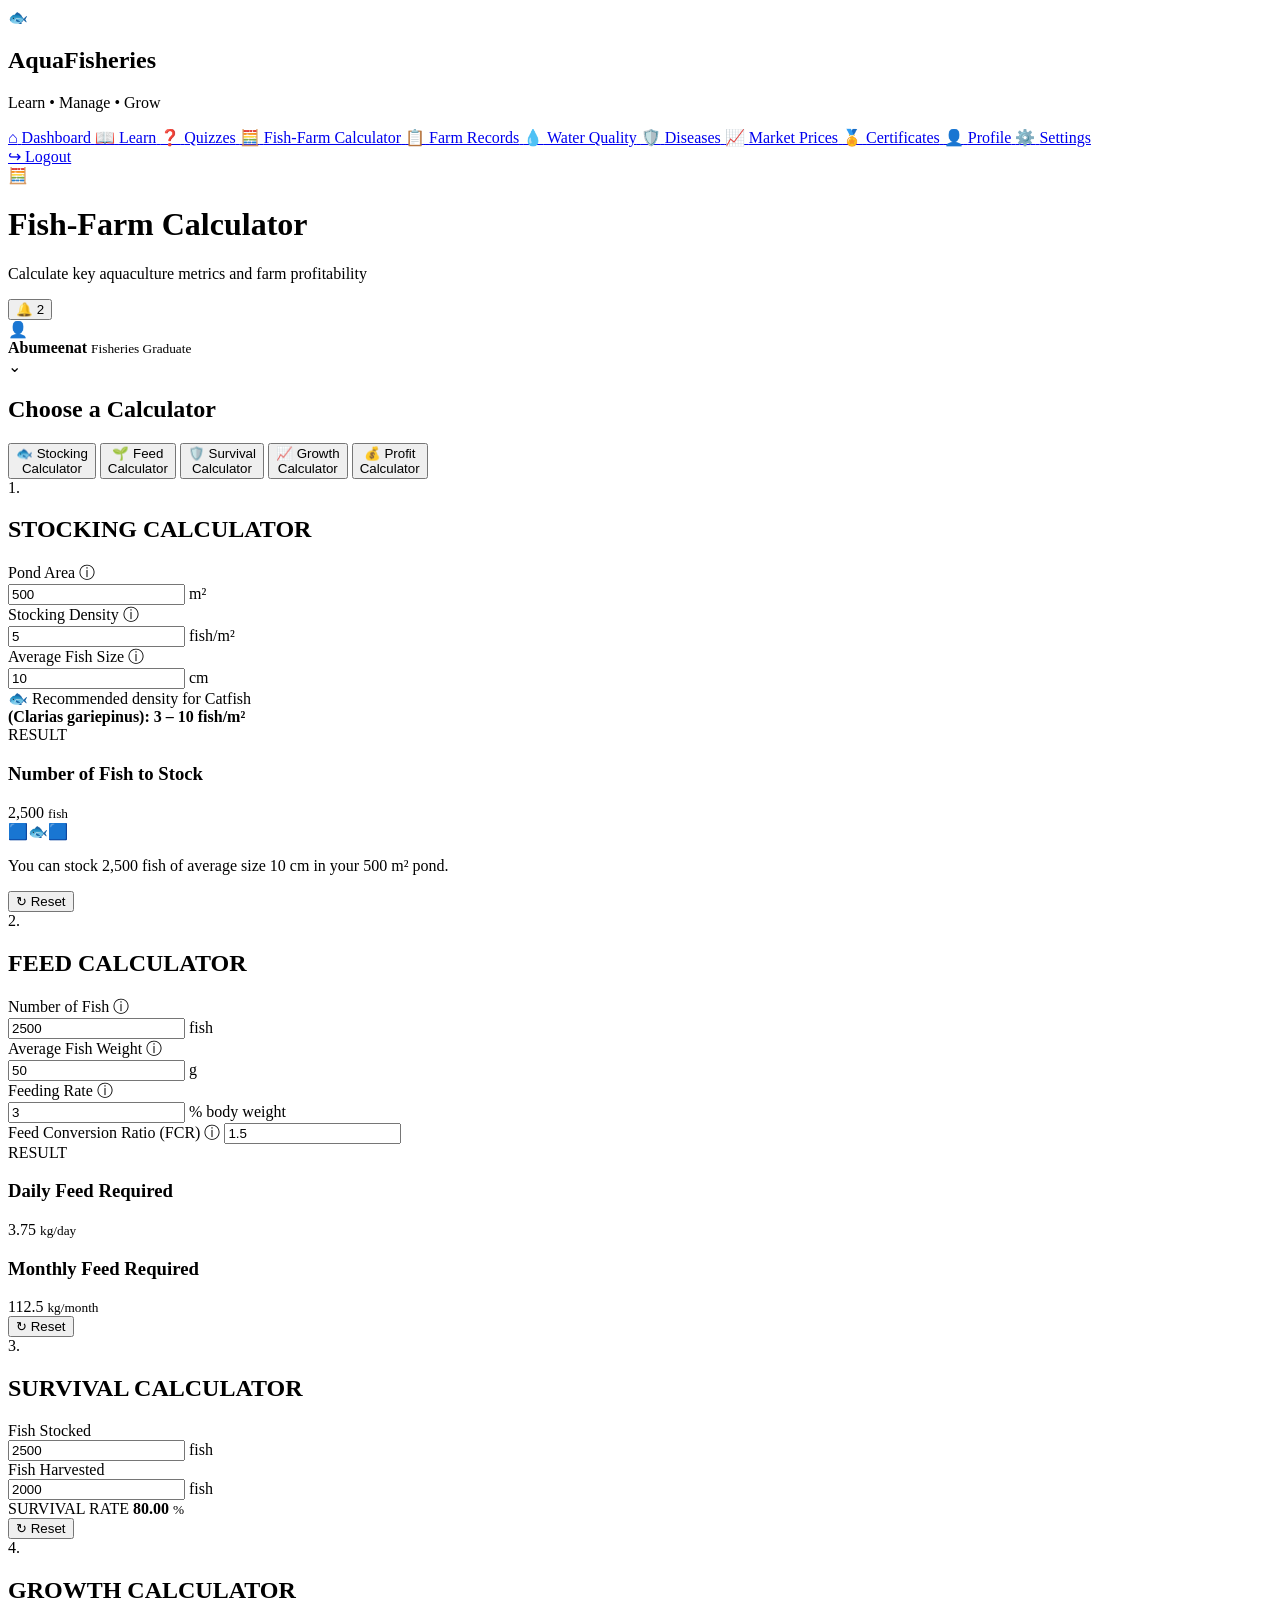
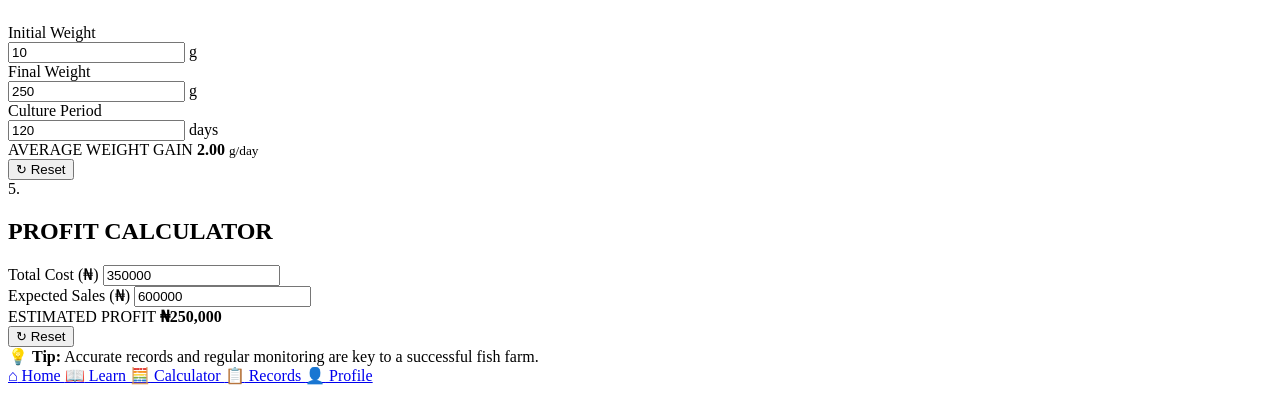
==== index.html @ ea937379 "Add index.html for Fish-Farm Calculator This file contains the complete HTML structure for the AquaF" ====
<!DOCTYPE html>
<html lang="en">

<head>
    <meta charset="UTF-8">
    <meta name="viewport" content="width=device-width, initial-scale=1.0">

    <title>AquaFisheries | Fish-Farm Calculator</title>

    <!-- Google Font -->
    <link rel="preconnect" href="https://fonts.googleapis.com">
    <link rel="preconnect" href="https://fonts.gstatic.com" crossorigin>
    <link href="https://fonts.googleapis.com/css2?family=Inter:wght@400;500;600;700;800&display=swap" rel="stylesheet">

    <!-- CSS -->
    <link rel="stylesheet" href="style.css">
</head>

<body>

    <!-- =========================
         SIDEBAR
    ========================== -->
    <aside class="sidebar">

        <!-- Logo -->
        <div class="logo-area">
            <div class="logo-icon">🐟</div>

            <div>
                <h2>AquaFisheries</h2>
                <p>Learn • Manage • Grow</p>
            </div>
        </div>


        <!-- Navigation -->
        <nav class="sidebar-nav">

            <a href="#" class="nav-item">
                <span class="nav-icon">⌂</span>
                <span>Dashboard</span>
            </a>

            <a href="#" class="nav-item">
                <span class="nav-icon">📖</span>
                <span>Learn</span>
            </a>

            <a href="#" class="nav-item">
                <span class="nav-icon">❓</span>
                <span>Quizzes</span>
            </a>

            <a href="#" class="nav-item active">
                <span class="nav-icon">🧮</span>
                <span>Fish-Farm Calculator</span>
            </a>

            <a href="#" class="nav-item">
                <span class="nav-icon">📋</span>
                <span>Farm Records</span>
            </a>

            <a href="#" class="nav-item">
                <span class="nav-icon">💧</span>
                <span>Water Quality</span>
            </a>

            <a href="#" class="nav-item">
                <span class="nav-icon">🛡️</span>
                <span>Diseases</span>
            </a>

            <a href="#" class="nav-item">
                <span class="nav-icon">📈</span>
                <span>Market Prices</span>
            </a>

            <a href="#" class="nav-item">
                <span class="nav-icon">🏅</span>
                <span>Certificates</span>
            </a>

            <a href="#" class="nav-item">
                <span class="nav-icon">👤</span>
                <span>Profile</span>
            </a>

            <a href="#" class="nav-item">
                <span class="nav-icon">⚙️</span>
                <span>Settings</span>
            </a>

        </nav>


        <!-- Logout -->
        <div class="sidebar-bottom">

            <a href="#" class="nav-item logout">
                <span class="nav-icon">↪</span>
                <span>Logout</span>
            </a>

        </div>

    </aside>



    <!-- =========================
         MAIN CONTENT
    ========================== -->
    <main class="main-content">

        <!-- Header -->
        <header class="top-header">

            <div class="page-title">

                <div class="calculator-title-icon">
                    🧮
                </div>

                <div>
                    <h1>Fish-Farm Calculator</h1>

                    <p>
                        Calculate key aquaculture metrics and farm profitability
                    </p>
                </div>

            </div>


            <!-- User Area -->
            <div class="user-area">

                <button class="notification">
                    🔔
                    <span>2</span>
                </button>

                <div class="user-profile">

                    <div class="profile-image">
                        👤
                    </div>

                    <div>
                        <strong>Abumeenat</strong>
                        <small>Fisheries Graduate</small>
                    </div>

                    <span class="dropdown">⌄</span>

                </div>

            </div>

        </header>



        <!-- =========================
             CALCULATOR SELECTOR
        ========================== -->

        <section class="calculator-selector">

            <h2>Choose a Calculator</h2>

            <div class="calculator-tabs">

                <button class="calculator-tab active"
                        data-target="stocking">

                    <span class="tab-icon">🐟</span>

                    <span>
                        Stocking
                        <br>
                        Calculator
                    </span>

                </button>


                <button class="calculator-tab"
                        data-target="feed">

                    <span class="tab-icon">🌱</span>

                    <span>
                        Feed
                        <br>
                        Calculator
                    </span>

                </button>


                <button class="calculator-tab"
                        data-target="survival">

                    <span class="tab-icon">🛡️</span>

                    <span>
                        Survival
                        <br>
                        Calculator
                    </span>

                </button>


                <button class="calculator-tab"
                        data-target="growth">

                    <span class="tab-icon">📈</span>

                    <span>
                        Growth
                        <br>
                        Calculator
                    </span>

                </button>


                <button class="calculator-tab"
                        data-target="profit">

                    <span class="tab-icon">💰</span>

                    <span>
                        Profit
                        <br>
                        Calculator
                    </span>

                </button>

            </div>

        </section>



        <!-- =========================
             STOCKING CALCULATOR
        ========================== -->

        <section class="calculator-section active"
                 id="stocking">

            <div class="section-header">

                <span>1.</span>

                <h2>STOCKING CALCULATOR</h2>

            </div>


            <div class="calculator-body">

                <!-- Inputs -->

                <div class="calculator-inputs">

                    <div class="input-group">

                        <label>
                            Pond Area
                            <span title="Total pond surface area">ⓘ</span>
                        </label>

                        <div class="input-with-unit">

                            <input
                                type="number"
                                id="pondArea"
                                value="500"
                                min="0"
                            >

                            <span>m²</span>

                        </div>

                    </div>


                    <div class="input-group">

                        <label>
                            Stocking Density
                            <span title="Number of fish per square metre">ⓘ</span>
                        </label>

                        <div class="input-with-unit">

                            <input
                                type="number"
                                id="stockingDensity"
                                value="5"
                                min="0"
                                step="0.1"
                            >

                            <span>fish/m²</span>

                        </div>

                    </div>


                    <div class="input-group">

                        <label>
                            Average Fish Size
                            <span title="Average length of fish">ⓘ</span>
                        </label>

                        <div class="input-with-unit">

                            <input
                                type="number"
                                id="fishSize"
                                value="10"
                                min="0"
                            >

                            <span>cm</span>

                        </div>

                    </div>


                    <div class="info-box">

                        🐟

                        <span>
                            Recommended density for Catfish
                            <br>
                            <strong>
                                (Clarias gariepinus): 3 – 10 fish/m²
                            </strong>
                        </span>

                    </div>

                </div>



                <!-- Result -->

                <div class="result-card blue-result">

                    <span class="result-label">
                        RESULT
                    </span>

                    <h3>
                        Number of Fish to Stock
                    </h3>

                    <div class="result-number">

                        <span id="stockingResult">
                            2,500
                        </span>

                        <small>fish</small>

                    </div>


                    <div class="pond-illustration">
                        🟦🐟🟦
                    </div>


                    <p id="stockingMessage">

                        You can stock 2,500 fish of
                        average size 10 cm in your
                        500 m² pond.

                    </p>


                    <button class="reset-btn"
                            onclick="resetStocking()">

                        ↻ Reset

                    </button>

                </div>

            </div>

        </section>



        <!-- =========================
             FEED CALCULATOR
        ========================== -->

        <section class="calculator-section"
                 id="feed">

            <div class="section-header">

                <span>2.</span>

                <h2>FEED CALCULATOR</h2>

            </div>


            <div class="calculator-body">

                <div class="calculator-inputs">

                    <div class="input-group">

                        <label>
                            Number of Fish
                            <span>ⓘ</span>
                        </label>

                        <div class="input-with-unit">

                            <input
                                type="number"
                                id="numberFish"
                                value="2500"
                                min="0"
                            >

                            <span>fish</span>

                        </div>

                    </div>


                    <div class="input-group">

                        <label>
                            Average Fish Weight
                            <span>ⓘ</span>
                        </label>

                        <div class="input-with-unit">

                            <input
                                type="number"
                                id="averageWeight"
                                value="50"
                                min="0"
                            >

                            <span>g</span>

                        </div>

                    </div>


                    <div class="input-group">

                        <label>
                            Feeding Rate
                            <span>ⓘ</span>
                        </label>

                        <div class="input-with-unit">

                            <input
                                type="number"
                                id="feedingRate"
                                value="3"
                                min="0"
                                step="0.1"
                            >

                            <span>% body weight</span>

                        </div>

                    </div>


                    <div class="input-group">

                        <label>
                            Feed Conversion Ratio (FCR)
                            <span>ⓘ</span>
                        </label>

                        <input
                            type="number"
                            id="fcr"
                            value="1.5"
                            min="0"
                            step="0.1"
                        >

                    </div>

                </div>


                <div class="result-card green-result">

                    <span class="result-label">
                        RESULT
                    </span>

                    <h3>
                        Daily Feed Required
                    </h3>

                    <div class="result-number">

                        <span id="dailyFeed">
                            3.75
                        </span>

                        <small>kg/day</small>

                    </div>


                    <h3>
                        Monthly Feed Required
                    </h3>

                    <div class="result-number">

                        <span id="monthlyFeed">
                            112.5
                        </span>

                        <small>kg/month</small>

                    </div>


                    <button class="reset-btn"
                            onclick="resetFeed()">

                        ↻ Reset

                    </button>

                </div>

            </div>

        </section>



        <!-- =========================
             THREE SMALL CALCULATORS
        ========================== -->

        <div class="three-calculators">


            <!-- SURVIVAL -->

            <section class="small-calculator"
                     id="survival">

                <div class="section-header">

                    <span>3.</span>

                    <h2>SURVIVAL CALCULATOR</h2>

                </div>


                <div class="small-body">

                    <div class="input-group">

                        <label>Fish Stocked</label>

                        <div class="input-with-unit">

                            <input
                                type="number"
                                id="fishStocked"
                                value="2500"
                                min="0"
                            >

                            <span>fish</span>

                        </div>

                    </div>


                    <div class="input-group">

                        <label>Fish Harvested</label>

                        <div class="input-with-unit">

                            <input
                                type="number"
                                id="fishHarvested"
                                value="2000"
                                min="0"
                            >

                            <span>fish</span>

                        </div>

                    </div>


                    <div class="small-result">

                        <span>
                            SURVIVAL RATE
                        </span>

                        <strong id="survivalResult">
                            80.00
                        </strong>

                        <small>%</small>

                    </div>


                    <button class="reset-btn"
                            onclick="resetSurvival()">

                        ↻ Reset

                    </button>

                </div>

            </section>



            <!-- GROWTH -->

            <section class="small-calculator"
                     id="growth">

                <div class="section-header">

                    <span>4.</span>

                    <h2>GROWTH CALCULATOR</h2>

                </div>


                <div class="small-body">

                    <div class="input-group">

                        <label>Initial Weight</label>

                        <div class="input-with-unit">

                            <input
                                type="number"
                                id="initialWeight"
                                value="10"
                                min="0"
                            >

                            <span>g</span>

                        </div>

                    </div>


                    <div class="input-group">

                        <label>Final Weight</label>

                        <div class="input-with-unit">

                            <input
                                type="number"
                                id="finalWeight"
                                value="250"
                                min="0"
                            >

                            <span>g</span>

                        </div>

                    </div>


                    <div class="input-group">

                        <label>Culture Period</label>

                        <div class="input-with-unit">

                            <input
                                type="number"
                                id="culturePeriod"
                                value="120"
                                min="1"
                            >

                            <span>days</span>

                        </div>

                    </div>


                    <div class="small-result purple-result">

                        <span>
                            AVERAGE WEIGHT GAIN
                        </span>

                        <strong id="growthResult">
                            2.00
                        </strong>

                        <small>g/day</small>

                    </div>


                    <button class="reset-btn"
                            onclick="resetGrowth()">

                        ↻ Reset

                    </button>

                </div>

            </section>



            <!-- PROFIT -->

            <section class="small-calculator"
                     id="profit">

                <div class="section-header">

                    <span>5.</span>

                    <h2>PROFIT CALCULATOR</h2>

                </div>


                <div class="small-body">

                    <div class="input-group">

                        <label>
                            Total Cost (₦)
                        </label>

                        <input
                            type="number"
                            id="totalCost"
                            value="350000"
                            min="0"
                        >

                    </div>


                    <div class="input-group">

                        <label>
                            Expected Sales (₦)
                        </label>

                        <input
                            type="number"
                            id="expectedSales"
                            value="600000"
                            min="0"
                        >

                    </div>


                    <div class="small-result profit-result">

                        <span>
                            ESTIMATED PROFIT
                        </span>

                        <strong id="profitResult">
                            ₦250,000
                        </strong>

                    </div>


                    <button class="reset-btn"
                            onclick="resetProfit()">

                        ↻ Reset

                    </button>

                </div>

            </section>

        </div>



        <!-- Tip -->

        <div class="tip-box">

            💡

            <strong>Tip:</strong>

            Accurate records and regular monitoring are key
            to a successful fish farm.

        </div>

    </main>



    <!-- =========================
         MOBILE NAVIGATION
    ========================== -->

    <nav class="mobile-nav">

        <a href="#">
            <span>⌂</span>
            Home
        </a>

        <a href="#">
            <span>📖</span>
            Learn
        </a>

        <a href="#" class="active">
            <span>🧮</span>
            Calculator
        </a>

        <a href="#">
            <span>📋</span>
            Records
        </a>

        <a href="#">
            <span>👤</span>
            Profile
        </a>

    </nav>


    <!-- JavaScript -->
    <script src="script.js"></script>

</body>

</html>
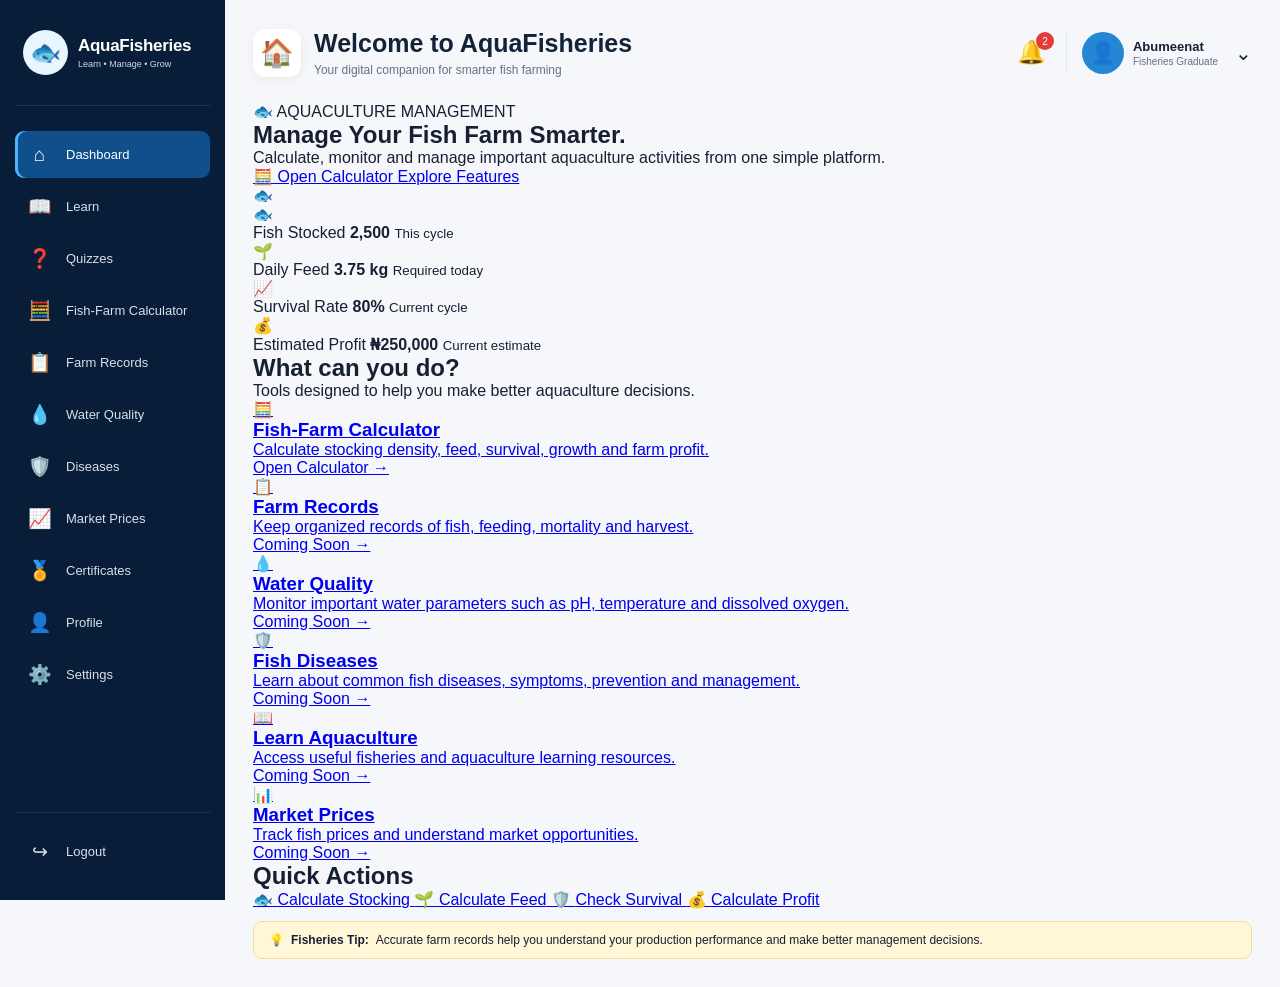
==== commit 419c0fef: "Add initial HTML structure for AquaFisheries homepage This is the initial commit for the AquaFisheri" ====
--- a/index.html
+++ b/index.html
@@ -5,25 +5,16 @@
     <meta charset="UTF-8">
     <meta name="viewport" content="width=device-width, initial-scale=1.0">
 
-    <title>AquaFisheries | Fish-Farm Calculator</title>
-
-    <!-- Google Font -->
-    <link rel="preconnect" href="https://fonts.googleapis.com">
-    <link rel="preconnect" href="https://fonts.gstatic.com" crossorigin>
-    <link href="https://fonts.googleapis.com/css2?family=Inter:wght@400;500;600;700;800&display=swap" rel="stylesheet">
-
-    <!-- CSS -->
+    <title>AquaFisheries | Home</title>
+
     <link rel="stylesheet" href="style.css">
 </head>
 
 <body>
 
-    <!-- =========================
-         SIDEBAR
-    ========================== -->
+    <!-- SIDEBAR -->
     <aside class="sidebar">
 
-        <!-- Logo -->
         <div class="logo-area">
             <div class="logo-icon">🐟</div>
 
@@ -34,10 +25,9 @@
         </div>
 
 
-        <!-- Navigation -->
         <nav class="sidebar-nav">
 
-            <a href="#" class="nav-item">
+            <a href="index.html" class="nav-item active">
                 <span class="nav-icon">⌂</span>
                 <span>Dashboard</span>
             </a>
@@ -52,7 +42,7 @@
                 <span>Quizzes</span>
             </a>
 
-            <a href="#" class="nav-item active">
+            <a href="calculator.html" class="nav-item">
                 <span class="nav-icon">🧮</span>
                 <span>Fish-Farm Calculator</span>
             </a>
@@ -95,7 +85,6 @@
         </nav>
 
 
-        <!-- Logout -->
         <div class="sidebar-bottom">
 
             <a href="#" class="nav-item logout">
@@ -108,33 +97,32 @@
     </aside>
 
 
-
-    <!-- =========================
-         MAIN CONTENT
-    ========================== -->
+    <!-- MAIN -->
     <main class="main-content">
 
-        <!-- Header -->
+
+        <!-- HEADER -->
         <header class="top-header">
 
             <div class="page-title">
 
                 <div class="calculator-title-icon">
-                    🧮
+                    🏠
                 </div>
 
                 <div>
-                    <h1>Fish-Farm Calculator</h1>
-
-                    <p>
-                        Calculate key aquaculture metrics and farm profitability
-                    </p>
-                </div>
-
-            </div>
-
-
-            <!-- User Area -->
+
+                    <h1>Welcome to AquaFisheries</h1>
+
+                    <p>
+                        Your digital companion for smarter fish farming
+                    </p>
+
+                </div>
+
+            </div>
+
+
             <div class="user-area">
 
                 <button class="notification">
@@ -163,84 +151,305 @@
 
 
 
-        <!-- =========================
-             CALCULATOR SELECTOR
-        ========================== -->
-
-        <section class="calculator-selector">
-
-            <h2>Choose a Calculator</h2>
-
-            <div class="calculator-tabs">
-
-                <button class="calculator-tab active"
-                        data-target="stocking">
-
-                    <span class="tab-icon">🐟</span>
+        <!-- HERO -->
+        <section class="home-hero">
+
+            <div class="hero-content">
+
+                <span class="hero-badge">
+                    🐟 AQUACULTURE MANAGEMENT
+                </span>
+
+                <h1>
+                    Manage Your Fish Farm
+                    <span>Smarter.</span>
+                </h1>
+
+                <p>
+                    Calculate, monitor and manage important
+                    aquaculture activities from one simple platform.
+                </p>
+
+                <div class="hero-buttons">
+
+                    <a href="calculator.html"
+                       class="primary-btn">
+                        🧮 Open Calculator
+                    </a>
+
+                    <a href="#features"
+                       class="secondary-btn">
+                        Explore Features
+                    </a>
+
+                </div>
+
+            </div>
+
+
+            <div class="hero-fish">
+                🐟
+            </div>
+
+        </section>
+
+
+
+        <!-- QUICK STATS -->
+        <section class="home-stats">
+
+            <div class="stat-card">
+
+                <div class="stat-icon blue">
+                    🐟
+                </div>
+
+                <div>
+
+                    <span>Fish Stocked</span>
+
+                    <strong>2,500</strong>
+
+                    <small>This cycle</small>
+
+                </div>
+
+            </div>
+
+
+            <div class="stat-card">
+
+                <div class="stat-icon green">
+                    🌱
+                </div>
+
+                <div>
+
+                    <span>Daily Feed</span>
+
+                    <strong>3.75 kg</strong>
+
+                    <small>Required today</small>
+
+                </div>
+
+            </div>
+
+
+            <div class="stat-card">
+
+                <div class="stat-icon purple">
+                    📈
+                </div>
+
+                <div>
+
+                    <span>Survival Rate</span>
+
+                    <strong>80%</strong>
+
+                    <small>Current cycle</small>
+
+                </div>
+
+            </div>
+
+
+            <div class="stat-card">
+
+                <div class="stat-icon gold">
+                    💰
+                </div>
+
+                <div>
+
+                    <span>Estimated Profit</span>
+
+                    <strong>₦250,000</strong>
+
+                    <small>Current estimate</small>
+
+                </div>
+
+            </div>
+
+        </section>
+
+
+
+        <!-- FEATURES -->
+        <section id="features" class="home-section">
+
+            <div class="home-section-title">
+
+                <div>
+                    <h2>What can you do?</h2>
+
+                    <p>
+                        Tools designed to help you make better
+                        aquaculture decisions.
+                    </p>
+                </div>
+
+            </div>
+
+
+            <div class="feature-grid">
+
+
+                <!-- CALCULATOR -->
+
+                <a href="calculator.html"
+                   class="feature-card">
+
+                    <div class="feature-icon blue">
+                        🧮
+                    </div>
+
+                    <h3>
+                        Fish-Farm Calculator
+                    </h3>
+
+                    <p>
+                        Calculate stocking density, feed,
+                        survival, growth and farm profit.
+                    </p>
 
                     <span>
-                        Stocking
-                        <br>
-                        Calculator
+                        Open Calculator →
                     </span>
 
-                </button>
-
-
-                <button class="calculator-tab"
-                        data-target="feed">
-
-                    <span class="tab-icon">🌱</span>
+                </a>
+
+
+
+                <!-- FARM RECORDS -->
+
+                <a href="#"
+                   class="feature-card">
+
+                    <div class="feature-icon green">
+                        📋
+                    </div>
+
+                    <h3>
+                        Farm Records
+                    </h3>
+
+                    <p>
+                        Keep organized records of fish,
+                        feeding, mortality and harvest.
+                    </p>
 
                     <span>
-                        Feed
-                        <br>
-                        Calculator
+                        Coming Soon →
                     </span>
 
-                </button>
-
-
-                <button class="calculator-tab"
-                        data-target="survival">
-
-                    <span class="tab-icon">🛡️</span>
+                </a>
+
+
+
+                <!-- WATER QUALITY -->
+
+                <a href="#"
+                   class="feature-card">
+
+                    <div class="feature-icon blue">
+                        💧
+                    </div>
+
+                    <h3>
+                        Water Quality
+                    </h3>
+
+                    <p>
+                        Monitor important water parameters
+                        such as pH, temperature and dissolved oxygen.
+                    </p>
 
                     <span>
-                        Survival
-                        <br>
-                        Calculator
+                        Coming Soon →
                     </span>
 
-                </button>
-
-
-                <button class="calculator-tab"
-                        data-target="growth">
-
-                    <span class="tab-icon">📈</span>
+                </a>
+
+
+
+                <!-- DISEASES -->
+
+                <a href="#"
+                   class="feature-card">
+
+                    <div class="feature-icon purple">
+                        🛡️
+                    </div>
+
+                    <h3>
+                        Fish Diseases
+                    </h3>
+
+                    <p>
+                        Learn about common fish diseases,
+                        symptoms, prevention and management.
+                    </p>
 
                     <span>
-                        Growth
-                        <br>
-                        Calculator
+                        Coming Soon →
                     </span>
 
-                </button>
-
-
-                <button class="calculator-tab"
-                        data-target="profit">
-
-                    <span class="tab-icon">💰</span>
+                </a>
+
+
+
+                <!-- LEARN -->
+
+                <a href="#"
+                   class="feature-card">
+
+                    <div class="feature-icon gold">
+                        📖
+                    </div>
+
+                    <h3>
+                        Learn Aquaculture
+                    </h3>
+
+                    <p>
+                        Access useful fisheries and
+                        aquaculture learning resources.
+                    </p>
 
                     <span>
-                        Profit
-                        <br>
-                        Calculator
+                        Coming Soon →
                     </span>
 
-                </button>
+                </a>
+
+
+
+                <!-- MARKET -->
+
+                <a href="#"
+                   class="feature-card">
+
+                    <div class="feature-icon green">
+                        📊
+                    </div>
+
+                    <h3>
+                        Market Prices
+                    </h3>
+
+                    <p>
+                        Track fish prices and understand
+                        market opportunities.
+                    </p>
+
+                    <span>
+                        Coming Soon →
+                    </span>
+
+                </a>
 
             </div>
 
@@ -248,161 +457,36 @@
 
 
 
-        <!-- =========================
-             STOCKING CALCULATOR
-        ========================== -->
-
-        <section class="calculator-section active"
-                 id="stocking">
-
-            <div class="section-header">
-
-                <span>1.</span>
-
-                <h2>STOCKING CALCULATOR</h2>
-
-            </div>
-
-
-            <div class="calculator-body">
-
-                <!-- Inputs -->
-
-                <div class="calculator-inputs">
-
-                    <div class="input-group">
-
-                        <label>
-                            Pond Area
-                            <span title="Total pond surface area">ⓘ</span>
-                        </label>
-
-                        <div class="input-with-unit">
-
-                            <input
-                                type="number"
-                                id="pondArea"
-                                value="500"
-                                min="0"
-                            >
-
-                            <span>m²</span>
-
-                        </div>
-
-                    </div>
-
-
-                    <div class="input-group">
-
-                        <label>
-                            Stocking Density
-                            <span title="Number of fish per square metre">ⓘ</span>
-                        </label>
-
-                        <div class="input-with-unit">
-
-                            <input
-                                type="number"
-                                id="stockingDensity"
-                                value="5"
-                                min="0"
-                                step="0.1"
-                            >
-
-                            <span>fish/m²</span>
-
-                        </div>
-
-                    </div>
-
-
-                    <div class="input-group">
-
-                        <label>
-                            Average Fish Size
-                            <span title="Average length of fish">ⓘ</span>
-                        </label>
-
-                        <div class="input-with-unit">
-
-                            <input
-                                type="number"
-                                id="fishSize"
-                                value="10"
-                                min="0"
-                            >
-
-                            <span>cm</span>
-
-                        </div>
-
-                    </div>
-
-
-                    <div class="info-box">
-
-                        🐟
-
-                        <span>
-                            Recommended density for Catfish
-                            <br>
-                            <strong>
-                                (Clarias gariepinus): 3 – 10 fish/m²
-                            </strong>
-                        </span>
-
-                    </div>
-
-                </div>
-
-
-
-                <!-- Result -->
-
-                <div class="result-card blue-result">
-
-                    <span class="result-label">
-                        RESULT
-                    </span>
-
-                    <h3>
-                        Number of Fish to Stock
-                    </h3>
-
-                    <div class="result-number">
-
-                        <span id="stockingResult">
-                            2,500
-                        </span>
-
-                        <small>fish</small>
-
-                    </div>
-
-
-                    <div class="pond-illustration">
-                        🟦🐟🟦
-                    </div>
-
-
-                    <p id="stockingMessage">
-
-                        You can stock 2,500 fish of
-                        average size 10 cm in your
-                        500 m² pond.
-
-                    </p>
-
-
-                    <button class="reset-btn"
-                            onclick="resetStocking()">
-
-                        ↻ Reset
-
-                    </button>
-
-                </div>
+        <!-- QUICK ACTIONS -->
+        <section class="quick-actions">
+
+            <h2>Quick Actions</h2>
+
+            <div class="action-grid">
+
+                <a href="calculator.html#stocking"
+                   class="quick-action">
+                    🐟
+                    <span>Calculate Stocking</span>
+                </a>
+
+                <a href="calculator.html#feed"
+                   class="quick-action">
+                    🌱
+                    <span>Calculate Feed</span>
+                </a>
+
+                <a href="calculator.html#survival"
+                   class="quick-action">
+                    🛡️
+                    <span>Check Survival</span>
+                </a>
+
+                <a href="calculator.html#profit"
+                   class="quick-action">
+                    💰
+                    <span>Calculate Profit</span>
+                </a>
 
             </div>
 
@@ -410,462 +494,28 @@
 
 
 
-        <!-- =========================
-             FEED CALCULATOR
-        ========================== -->
-
-        <section class="calculator-section"
-                 id="feed">
-
-            <div class="section-header">
-
-                <span>2.</span>
-
-                <h2>FEED CALCULATOR</h2>
-
-            </div>
-
-
-            <div class="calculator-body">
-
-                <div class="calculator-inputs">
-
-                    <div class="input-group">
-
-                        <label>
-                            Number of Fish
-                            <span>ⓘ</span>
-                        </label>
-
-                        <div class="input-with-unit">
-
-                            <input
-                                type="number"
-                                id="numberFish"
-                                value="2500"
-                                min="0"
-                            >
-
-                            <span>fish</span>
-
-                        </div>
-
-                    </div>
-
-
-                    <div class="input-group">
-
-                        <label>
-                            Average Fish Weight
-                            <span>ⓘ</span>
-                        </label>
-
-                        <div class="input-with-unit">
-
-                            <input
-                                type="number"
-                                id="averageWeight"
-                                value="50"
-                                min="0"
-                            >
-
-                            <span>g</span>
-
-                        </div>
-
-                    </div>
-
-
-                    <div class="input-group">
-
-                        <label>
-                            Feeding Rate
-                            <span>ⓘ</span>
-                        </label>
-
-                        <div class="input-with-unit">
-
-                            <input
-                                type="number"
-                                id="feedingRate"
-                                value="3"
-                                min="0"
-                                step="0.1"
-                            >
-
-                            <span>% body weight</span>
-
-                        </div>
-
-                    </div>
-
-
-                    <div class="input-group">
-
-                        <label>
-                            Feed Conversion Ratio (FCR)
-                            <span>ⓘ</span>
-                        </label>
-
-                        <input
-                            type="number"
-                            id="fcr"
-                            value="1.5"
-                            min="0"
-                            step="0.1"
-                        >
-
-                    </div>
-
-                </div>
-
-
-                <div class="result-card green-result">
-
-                    <span class="result-label">
-                        RESULT
-                    </span>
-
-                    <h3>
-                        Daily Feed Required
-                    </h3>
-
-                    <div class="result-number">
-
-                        <span id="dailyFeed">
-                            3.75
-                        </span>
-
-                        <small>kg/day</small>
-
-                    </div>
-
-
-                    <h3>
-                        Monthly Feed Required
-                    </h3>
-
-                    <div class="result-number">
-
-                        <span id="monthlyFeed">
-                            112.5
-                        </span>
-
-                        <small>kg/month</small>
-
-                    </div>
-
-
-                    <button class="reset-btn"
-                            onclick="resetFeed()">
-
-                        ↻ Reset
-
-                    </button>
-
-                </div>
-
-            </div>
-
-        </section>
-
-
-
-        <!-- =========================
-             THREE SMALL CALCULATORS
-        ========================== -->
-
-        <div class="three-calculators">
-
-
-            <!-- SURVIVAL -->
-
-            <section class="small-calculator"
-                     id="survival">
-
-                <div class="section-header">
-
-                    <span>3.</span>
-
-                    <h2>SURVIVAL CALCULATOR</h2>
-
-                </div>
-
-
-                <div class="small-body">
-
-                    <div class="input-group">
-
-                        <label>Fish Stocked</label>
-
-                        <div class="input-with-unit">
-
-                            <input
-                                type="number"
-                                id="fishStocked"
-                                value="2500"
-                                min="0"
-                            >
-
-                            <span>fish</span>
-
-                        </div>
-
-                    </div>
-
-
-                    <div class="input-group">
-
-                        <label>Fish Harvested</label>
-
-                        <div class="input-with-unit">
-
-                            <input
-                                type="number"
-                                id="fishHarvested"
-                                value="2000"
-                                min="0"
-                            >
-
-                            <span>fish</span>
-
-                        </div>
-
-                    </div>
-
-
-                    <div class="small-result">
-
-                        <span>
-                            SURVIVAL RATE
-                        </span>
-
-                        <strong id="survivalResult">
-                            80.00
-                        </strong>
-
-                        <small>%</small>
-
-                    </div>
-
-
-                    <button class="reset-btn"
-                            onclick="resetSurvival()">
-
-                        ↻ Reset
-
-                    </button>
-
-                </div>
-
-            </section>
-
-
-
-            <!-- GROWTH -->
-
-            <section class="small-calculator"
-                     id="growth">
-
-                <div class="section-header">
-
-                    <span>4.</span>
-
-                    <h2>GROWTH CALCULATOR</h2>
-
-                </div>
-
-
-                <div class="small-body">
-
-                    <div class="input-group">
-
-                        <label>Initial Weight</label>
-
-                        <div class="input-with-unit">
-
-                            <input
-                                type="number"
-                                id="initialWeight"
-                                value="10"
-                                min="0"
-                            >
-
-                            <span>g</span>
-
-                        </div>
-
-                    </div>
-
-
-                    <div class="input-group">
-
-                        <label>Final Weight</label>
-
-                        <div class="input-with-unit">
-
-                            <input
-                                type="number"
-                                id="finalWeight"
-                                value="250"
-                                min="0"
-                            >
-
-                            <span>g</span>
-
-                        </div>
-
-                    </div>
-
-
-                    <div class="input-group">
-
-                        <label>Culture Period</label>
-
-                        <div class="input-with-unit">
-
-                            <input
-                                type="number"
-                                id="culturePeriod"
-                                value="120"
-                                min="1"
-                            >
-
-                            <span>days</span>
-
-                        </div>
-
-                    </div>
-
-
-                    <div class="small-result purple-result">
-
-                        <span>
-                            AVERAGE WEIGHT GAIN
-                        </span>
-
-                        <strong id="growthResult">
-                            2.00
-                        </strong>
-
-                        <small>g/day</small>
-
-                    </div>
-
-
-                    <button class="reset-btn"
-                            onclick="resetGrowth()">
-
-                        ↻ Reset
-
-                    </button>
-
-                </div>
-
-            </section>
-
-
-
-            <!-- PROFIT -->
-
-            <section class="small-calculator"
-                     id="profit">
-
-                <div class="section-header">
-
-                    <span>5.</span>
-
-                    <h2>PROFIT CALCULATOR</h2>
-
-                </div>
-
-
-                <div class="small-body">
-
-                    <div class="input-group">
-
-                        <label>
-                            Total Cost (₦)
-                        </label>
-
-                        <input
-                            type="number"
-                            id="totalCost"
-                            value="350000"
-                            min="0"
-                        >
-
-                    </div>
-
-
-                    <div class="input-group">
-
-                        <label>
-                            Expected Sales (₦)
-                        </label>
-
-                        <input
-                            type="number"
-                            id="expectedSales"
-                            value="600000"
-                            min="0"
-                        >
-
-                    </div>
-
-
-                    <div class="small-result profit-result">
-
-                        <span>
-                            ESTIMATED PROFIT
-                        </span>
-
-                        <strong id="profitResult">
-                            ₦250,000
-                        </strong>
-
-                    </div>
-
-
-                    <button class="reset-btn"
-                            onclick="resetProfit()">
-
-                        ↻ Reset
-
-                    </button>
-
-                </div>
-
-            </section>
+        <!-- TIP -->
+        <div class="tip-box">
+
+            💡
+
+            <strong>Fisheries Tip:</strong>
+
+            Accurate farm records help you understand
+            your production performance and make better
+            management decisions.
 
         </div>
 
-
-
-        <!-- Tip -->
-
-        <div class="tip-box">
-
-            💡
-
-            <strong>Tip:</strong>
-
-            Accurate records and regular monitoring are key
-            to a successful fish farm.
-
-        </div>
-
     </main>
 
 
 
-    <!-- =========================
-         MOBILE NAVIGATION
-    ========================== -->
+    <!-- MOBILE NAV -->
 
     <nav class="mobile-nav">
 
-        <a href="#">
+        <a href="index.html" class="active">
             <span>⌂</span>
             Home
         </a>
@@ -875,7 +525,7 @@
             Learn
         </a>
 
-        <a href="#" class="active">
+        <a href="calculator.html">
             <span>🧮</span>
             Calculator
         </a>
@@ -892,10 +542,6 @@
 
     </nav>
 
-
-    <!-- JavaScript -->
-    <script src="script.js"></script>
-
 </body>
 
 </html>
--- a/style.css
+++ b/style.css
@@ -0,0 +1,1270 @@
+/* =========================================
+   AQUAFISHERIES
+   FISH-FARM CALCULATOR
+========================================= */
+
+
+/* =========================================
+   1. GLOBAL RESET
+========================================= */
+
+* {
+    margin: 0;
+    padding: 0;
+    box-sizing: border-box;
+}
+
+:root {
+
+    --navy: #071d38;
+    --navy-light: #0b3158;
+
+    --blue: #1479d1;
+    --blue-light: #eaf5ff;
+
+    --green: #2f7d45;
+    --green-light: #eef9f0;
+
+    --purple: #7041b8;
+    --purple-light: #f5efff;
+
+    --gold: #f4c542;
+    --gold-light: #fff7d8;
+
+    --text: #172033;
+    --text-light: #667085;
+
+    --border: #e2e7ed;
+    --background: #f5f7fa;
+    --white: #ffffff;
+
+    --danger: #d64545;
+
+    --shadow: 0 2px 12px rgba(0, 0, 0, 0.06);
+
+    --radius: 12px;
+}
+
+html {
+    scroll-behavior: smooth;
+}
+
+body {
+    font-family: "Inter", Arial, sans-serif;
+    background: var(--background);
+    color: var(--text);
+    min-height: 100vh;
+}
+
+
+/* =========================================
+   2. SIDEBAR
+========================================= */
+
+.sidebar {
+
+    position: fixed;
+
+    left: 0;
+    top: 0;
+
+    width: 225px;
+    height: 100vh;
+
+    background: var(--navy);
+
+    color: white;
+
+    padding: 25px 15px;
+
+    display: flex;
+    flex-direction: column;
+
+    z-index: 1000;
+}
+
+
+/* Logo */
+
+.logo-area {
+
+    display: flex;
+
+    align-items: center;
+
+    gap: 10px;
+
+    padding: 5px 8px 30px;
+
+    border-bottom: 1px solid rgba(255,255,255,0.1);
+}
+
+.logo-icon {
+
+    width: 45px;
+    height: 45px;
+
+    border-radius: 50%;
+
+    background: #e9f6ff;
+
+    display: flex;
+    align-items: center;
+    justify-content: center;
+
+    font-size: 25px;
+}
+
+.logo-area h2 {
+
+    font-size: 17px;
+
+    font-weight: 700;
+
+    letter-spacing: -0.3px;
+}
+
+.logo-area p {
+
+    font-size: 9px;
+
+    color: #d1d9e3;
+
+    margin-top: 3px;
+}
+
+
+/* Navigation */
+
+.sidebar-nav {
+
+    margin-top: 25px;
+
+    display: flex;
+
+    flex-direction: column;
+
+    gap: 5px;
+
+    overflow-y: auto;
+}
+
+.nav-item {
+
+    text-decoration: none;
+
+    color: #d7e0ea;
+
+    min-height: 47px;
+
+    padding: 10px 12px;
+
+    border-radius: 9px;
+
+    display: flex;
+
+    align-items: center;
+
+    gap: 14px;
+
+    font-size: 13px;
+
+    font-weight: 500;
+
+    transition: 0.25s ease;
+}
+
+.nav-item:hover {
+
+    background: rgba(255,255,255,0.08);
+
+    color: white;
+}
+
+.nav-item.active {
+
+    background: rgba(20,121,209,0.55);
+
+    color: white;
+
+    box-shadow: inset 3px 0 0 #4eb4ff;
+}
+
+.nav-icon {
+
+    width: 25px;
+
+    text-align: center;
+
+    font-size: 19px;
+}
+
+
+/* Sidebar bottom */
+
+.sidebar-bottom {
+
+    margin-top: auto;
+
+    border-top: 1px solid rgba(255,255,255,0.1);
+
+    padding-top: 15px;
+}
+
+
+/* =========================================
+   3. MAIN CONTENT
+========================================= */
+
+.main-content {
+
+    margin-left: 225px;
+
+    padding: 28px;
+
+    max-width: 1600px;
+
+    min-height: 100vh;
+}
+
+
+/* =========================================
+   4. HEADER
+========================================= */
+
+.top-header {
+
+    display: flex;
+
+    justify-content: space-between;
+
+    align-items: center;
+
+    margin-bottom: 25px;
+}
+
+.page-title {
+
+    display: flex;
+
+    align-items: center;
+
+    gap: 13px;
+}
+
+.calculator-title-icon {
+
+    font-size: 27px;
+
+    width: 48px;
+    height: 48px;
+
+    display: flex;
+
+    align-items: center;
+    justify-content: center;
+
+    background: white;
+
+    border-radius: 12px;
+
+    box-shadow: var(--shadow);
+}
+
+.page-title h1 {
+
+    font-size: 25px;
+
+    line-height: 1.2;
+
+    color: #142238;
+}
+
+.page-title p {
+
+    font-size: 12px;
+
+    color: var(--text-light);
+
+    margin-top: 5px;
+}
+
+
+/* User */
+
+.user-area {
+
+    display: flex;
+
+    align-items: center;
+
+    gap: 20px;
+}
+
+.notification {
+
+    position: relative;
+
+    border: none;
+
+    background: transparent;
+
+    font-size: 23px;
+
+    cursor: pointer;
+}
+
+.notification span {
+
+    position: absolute;
+
+    top: -7px;
+    right: -8px;
+
+    width: 18px;
+    height: 18px;
+
+    border-radius: 50%;
+
+    background: #e13c3c;
+
+    color: white;
+
+    font-size: 10px;
+
+    display: flex;
+
+    align-items: center;
+    justify-content: center;
+}
+
+.user-profile {
+
+    display: flex;
+
+    align-items: center;
+
+    gap: 9px;
+
+    padding-left: 15px;
+
+    border-left: 1px solid var(--border);
+}
+
+.profile-image {
+
+    width: 42px;
+    height: 42px;
+
+    border-radius: 50%;
+
+    background: #2586d4;
+
+    display: flex;
+
+    align-items: center;
+    justify-content: center;
+
+    font-size: 21px;
+}
+
+.user-profile strong {
+
+    display: block;
+
+    font-size: 13px;
+}
+
+.user-profile small {
+
+    display: block;
+
+    color: var(--text-light);
+
+    font-size: 10px;
+
+    margin-top: 2px;
+}
+
+.dropdown {
+
+    font-size: 20px;
+
+    margin-left: 8px;
+}
+
+
+/* =========================================
+   5. CALCULATOR SELECTOR
+========================================= */
+
+.calculator-selector {
+
+    background: white;
+
+    border: 1px solid var(--border);
+
+    border-radius: var(--radius);
+
+    padding: 17px;
+
+    box-shadow: var(--shadow);
+
+    margin-bottom: 14px;
+}
+
+.calculator-selector h2 {
+
+    font-size: 16px;
+
+    margin-bottom: 14px;
+}
+
+.calculator-tabs {
+
+    display: grid;
+
+    grid-template-columns: repeat(5, 1fr);
+
+    gap: 12px;
+}
+
+.calculator-tab {
+
+    border: 1px solid var(--border);
+
+    background: white;
+
+    border-radius: 9px;
+
+    min-height: 115px;
+
+    cursor: pointer;
+
+    display: flex;
+
+    flex-direction: column;
+
+    align-items: center;
+    justify-content: center;
+
+    gap: 8px;
+
+    font-size: 14px;
+
+    font-weight: 600;
+
+    color: #151a24;
+
+    transition: 0.25s ease;
+}
+
+.calculator-tab:hover {
+
+    border-color: var(--blue);
+
+    transform: translateY(-2px);
+}
+
+.calculator-tab.active {
+
+    border: 1.5px solid var(--blue);
+
+    background: #f8fcff;
+
+    color: #154b80;
+}
+
+.tab-icon {
+
+    font-size: 27px;
+}
+
+
+/* =========================================
+   6. CALCULATOR SECTIONS
+========================================= */
+
+.calculator-section {
+
+    background: white;
+
+    border: 1px solid var(--border);
+
+    border-radius: var(--radius);
+
+    padding: 18px;
+
+    margin-bottom: 14px;
+
+    box-shadow: var(--shadow);
+}
+
+.section-header {
+
+    display: flex;
+
+    align-items: center;
+
+    gap: 5px;
+
+    margin-bottom: 18px;
+}
+
+.section-header span {
+
+    color: var(--blue);
+
+    font-size: 17px;
+
+    font-weight: 800;
+}
+
+.section-header h2 {
+
+    color: var(--blue);
+
+    font-size: 15px;
+
+    font-weight: 800;
+}
+
+#feed .section-header h2 {
+
+    color: var(--green);
+}
+
+
+/* Calculator body */
+
+.calculator-body {
+
+    display: grid;
+
+    grid-template-columns: 1fr 320px;
+
+    gap: 24px;
+
+    align-items: stretch;
+}
+
+
+/* =========================================
+   7. INPUTS
+========================================= */
+
+.calculator-inputs {
+
+    display: flex;
+
+    flex-direction: column;
+
+    gap: 14px;
+}
+
+.input-group {
+
+    display: flex;
+
+    flex-direction: column;
+
+    gap: 7px;
+}
+
+.input-group label {
+
+    font-size: 13px;
+
+    font-weight: 500;
+
+    color: #202733;
+}
+
+.input-group label span {
+
+    color: #7690a6;
+
+    margin-left: 3px;
+
+    cursor: help;
+}
+
+.input-with-unit {
+
+    display: flex;
+
+    border: 1px solid #d7dde5;
+
+    border-radius: 8px;
+
+    overflow: hidden;
+
+    background: white;
+
+    transition: 0.2s;
+}
+
+.input-with-unit:focus-within {
+
+    border-color: var(--blue);
+
+    box-shadow: 0 0 0 2px rgba(20,121,209,0.1);
+}
+
+.input-with-unit input {
+
+    flex: 1;
+
+    min-width: 0;
+
+    border: none;
+
+    outline: none;
+
+    padding: 10px;
+
+    font-size: 13px;
+
+    color: var(--text);
+}
+
+.input-with-unit span {
+
+    min-width: 90px;
+
+    padding: 10px;
+
+    background: #fafbfc;
+
+    border-left: 1px solid #e1e5ea;
+
+    font-size: 12px;
+
+    color: #424b57;
+
+    text-align: center;
+}
+
+
+/* Normal input */
+
+.input-group > input {
+
+    width: 100%;
+
+    border: 1px solid #d7dde5;
+
+    border-radius: 8px;
+
+    outline: none;
+
+    padding: 10px;
+
+    font-size: 13px;
+}
+
+.input-group > input:focus {
+
+    border-color: var(--blue);
+
+    box-shadow: 0 0 0 2px rgba(20,121,209,0.1);
+}
+
+
+/* =========================================
+   8. INFO BOX
+========================================= */
+
+.info-box {
+
+    margin-top: 3px;
+
+    display: flex;
+
+    align-items: center;
+
+    gap: 10px;
+
+    background: var(--blue-light);
+
+    border: 1px solid #d7eafa;
+
+    color: #16518b;
+
+    border-radius: 8px;
+
+    padding: 10px;
+
+    font-size: 11px;
+
+    line-height: 1.4;
+}
+
+
+/* =========================================
+   9. RESULT CARDS
+========================================= */
+
+.result-card {
+
+    border-radius: 10px;
+
+    padding: 18px;
+
+    min-height: 300px;
+
+    display: flex;
+
+    flex-direction: column;
+
+    justify-content: flex-start;
+}
+
+.blue-result {
+
+    background: #eff8ff;
+
+    border: 1px solid #dceefa;
+}
+
+.green-result {
+
+    background: #f0f9f1;
+
+    border: 1px solid #dbeede;
+}
+
+.result-label {
+
+    font-size: 12px;
+
+    font-weight: 800;
+
+    color: #19528a;
+
+    margin-bottom: 18px;
+}
+
+.green-result .result-label {
+
+    color: #317443;
+}
+
+.result-card h3 {
+
+    font-size: 14px;
+
+    margin-bottom: 10px;
+}
+
+.result-number {
+
+    display: flex;
+
+    align-items: baseline;
+
+    gap: 6px;
+
+    margin-bottom: 18px;
+}
+
+.result-number span {
+
+    font-size: 31px;
+
+    font-weight: 800;
+
+    color: #1b6db5;
+}
+
+.green-result .result-number span {
+
+    color: var(--green);
+}
+
+.result-number small {
+
+    font-size: 14px;
+
+    font-weight: 600;
+}
+
+.pond-illustration {
+
+    font-size: 38px;
+
+    height: 70px;
+
+    display: flex;
+
+    align-items: center;
+}
+
+.result-card p {
+
+    font-size: 12px;
+
+    line-height: 1.6;
+
+    margin-bottom: 13px;
+}
+
+
+/* =========================================
+   10. BUTTONS
+========================================= */
+
+.reset-btn {
+
+    align-self: flex-start;
+
+    border: none;
+
+    background: var(--blue);
+
+    color: white;
+
+    border-radius: 7px;
+
+    padding: 8px 14px;
+
+    font-size: 12px;
+
+    cursor: pointer;
+
+    font-weight: 600;
+
+    transition: 0.2s;
+}
+
+.reset-btn:hover {
+
+    transform: translateY(-1px);
+
+    opacity: 0.9;
+}
+
+.green-result .reset-btn {
+
+    background: var(--green);
+}
+
+
+/* =========================================
+   11. THREE CALCULATORS
+========================================= */
+
+.three-calculators {
+
+    display: grid;
+
+    grid-template-columns: repeat(3, 1fr);
+
+    gap: 12px;
+
+    margin-top: 5px;
+}
+
+.small-calculator {
+
+    background: white;
+
+    border: 1px solid var(--border);
+
+    border-radius: var(--radius);
+
+    box-shadow: var(--shadow);
+
+    overflow: hidden;
+}
+
+.small-calculator .section-header {
+
+    padding: 16px 17px 8px;
+
+    margin-bottom: 6px;
+}
+
+.small-calculator:nth-child(1) .section-header h2 {
+
+    color: #24548a;
+}
+
+.small-calculator:nth-child(2) .section-header h2 {
+
+    color: var(--purple);
+}
+
+.small-calculator:nth-child(3) .section-header h2 {
+
+    color: var(--green);
+}
+
+.small-body {
+
+    padding: 8px 17px 17px;
+
+    display: flex;
+
+    flex-direction: column;
+
+    gap: 13px;
+}
+
+
+/* =========================================
+   12. SMALL RESULT
+========================================= */
+
+.small-result {
+
+    border-radius: 8px;
+
+    background: var(--blue-light);
+
+    padding: 13px;
+
+    text-align: center;
+
+    display: flex;
+
+    flex-direction: column;
+
+    align-items: center;
+
+    gap: 2px;
+}
+
+.small-result span {
+
+    font-size: 10px;
+
+    font-weight: 700;
+
+    color: #235484;
+
+    margin-bottom: 4px;
+}
+
+.small-result strong {
+
+    font-size: 26px;
+
+    color: #1766a9;
+}
+
+.small-result small {
+
+    font-size: 12px;
+
+    color: #1766a9;
+}
+
+.purple-result {
+
+    background: var(--purple-light);
+}
+
+.purple-result span,
+.purple-result strong,
+.purple-result small {
+
+    color: var(--purple);
+}
+
+.profit-result {
+
+    background: var(--green-light);
+}
+
+.profit-result span,
+.profit-result strong {
+
+    color: var(--green);
+}
+
+
+/* =========================================
+   13. TIP
+========================================= */
+
+.tip-box {
+
+    margin-top: 12px;
+
+    background: var(--gold-light);
+
+    border: 1px solid #f1df96;
+
+    border-radius: 9px;
+
+    padding: 11px 15px;
+
+    font-size: 12px;
+
+    display: flex;
+
+    align-items: center;
+
+    gap: 7px;
+}
+
+
+/* =========================================
+   14. MOBILE NAVIGATION
+========================================= */
+
+.mobile-nav {
+
+    display: none;
+}
+
+
+/* =========================================
+   15. RESPONSIVE TABLET
+========================================= */
+
+@media (max-width: 1100px) {
+
+    .sidebar {
+
+        width: 200px;
+    }
+
+    .main-content {
+
+        margin-left: 200px;
+
+        padding: 20px;
+    }
+
+    .calculator-body {
+
+        grid-template-columns: 1fr 280px;
+    }
+
+    .three-calculators {
+
+        grid-template-columns: 1fr 1fr;
+    }
+
+    .small-calculator:last-child {
+
+        grid-column: span 2;
+    }
+}
+
+
+/* =========================================
+   16. RESPONSIVE MOBILE
+========================================= */
+
+@media (max-width: 800px) {
+
+    body {
+
+        padding-bottom: 70px;
+    }
+
+    /* Hide desktop sidebar */
+
+    .sidebar {
+
+        display: none;
+    }
+
+    /* Main */
+
+    .main-content {
+
+        margin-left: 0;
+
+        padding: 15px;
+
+        width: 100%;
+    }
+
+    /* Header */
+
+    .top-header {
+
+        align-items: flex-start;
+    }
+
+    .page-title h1 {
+
+        font-size: 19px;
+    }
+
+    .page-title p {
+
+        font-size: 10px;
+    }
+
+    .calculator-title-icon {
+
+        width: 40px;
+        height: 40px;
+
+        font-size: 20px;
+    }
+
+    .user-profile > div:not(.profile-image) {
+
+        display: none;
+    }
+
+    .dropdown {
+
+        display: none;
+    }
+
+    /* Calculator tabs */
+
+    .calculator-tabs {
+
+        display: flex;
+
+        overflow-x: auto;
+
+        gap: 8px;
+
+        padding-bottom: 4px;
+    }
+
+    .calculator-tab {
+
+        min-width: 110px;
+
+        min-height: 95px;
+
+        flex-shrink: 0;
+
+        font-size: 11px;
+    }
+
+    .tab-icon {
+
+        font-size: 23px;
+    }
+
+    /* Calculator body */
+
+    .calculator-body {
+
+        grid-template-columns: 1fr;
+    }
+
+    .result-card {
+
+        min-height: auto;
+    }
+
+    /* Three calculators */
+
+    .three-calculators {
+
+        grid-template-columns: 1fr;
+    }
+
+    .small-calculator:last-child {
+
+        grid-column: auto;
+    }
+
+    /* Mobile navigation */
+
+    .mobile-nav {
+
+        position: fixed;
+
+        display: flex;
+
+        left: 0;
+        bottom: 0;
+
+        width: 100%;
+
+        height: 65px;
+
+        background: white;
+
+        border-top: 1px solid var(--border);
+
+        z-index: 2000;
+
+        justify-content: space-around;
+    }
+
+    .mobile-nav a {
+
+        flex: 1;
+
+        text-decoration: none;
+
+        color: #5e6672;
+
+        font-size: 9px;
+
+        display: flex;
+
+        flex-direction: column;
+
+        align-items: center;
+
+        justify-content: center;
+
+        gap: 3px;
+    }
+
+    .mobile-nav a span {
+
+        font-size: 19px;
+    }
+
+    .mobile-nav a.active {
+
+        color: var(--blue);
+
+        font-weight: 700;
+    }
+}
+
+
+/* =========================================
+   17. VERY SMALL SCREEN
+========================================= */
+
+@media (max-width: 450px) {
+
+    .main-content {
+
+        padding: 10px;
+    }
+
+    .calculator-selector,
+    .calculator-section {
+
+        padding: 13px;
+    }
+
+    .calculator-body {
+
+        gap: 15px;
+    }
+
+    .result-number span {
+
+        font-size: 27px;
+    }
+
+    .user-area {
+
+        gap: 8px;
+    }
+
+    .notification {
+
+        font-size: 19px;
+    }
+}
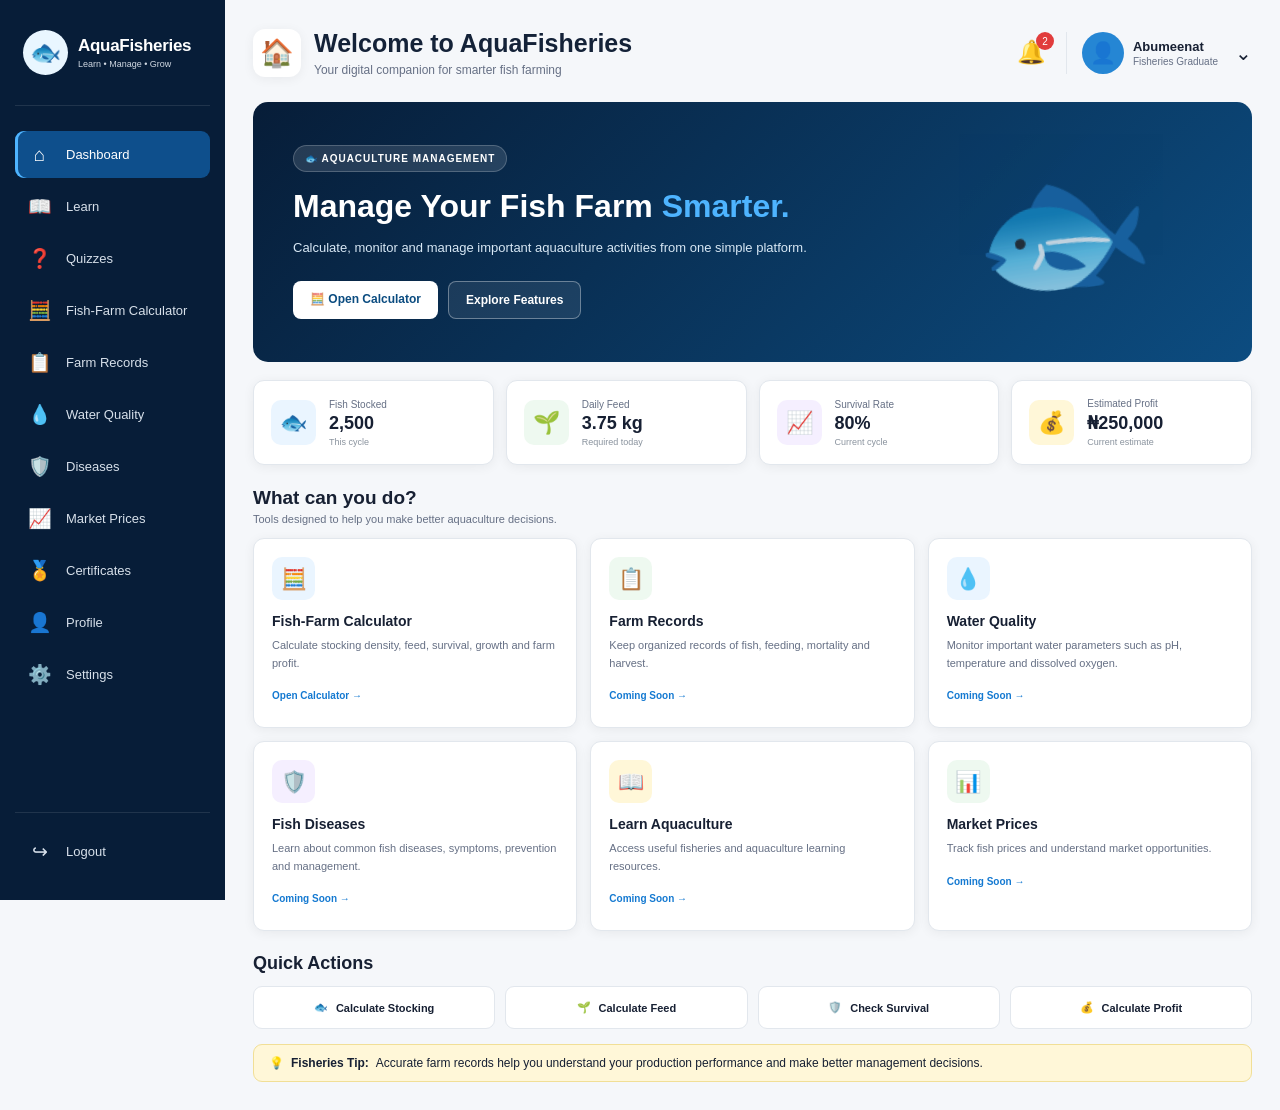
==== commit 0e9fdea6: "Fix navigation by removing duplicate Water Quality link Removed duplicate Water Quality navigation i" ====
--- a/index.html
+++ b/index.html
@@ -52,11 +52,10 @@
                 <span>Farm Records</span>
             </a>
 
-            <a href="#" class="nav-item">
-                <span class="nav-icon">💧</span>
-                <span>Water Quality</span>
-            </a>
-
+            <a href="water-quality.html" class="nav-item">
+    <span class="nav-icon">💧</span>
+    <span>Water Quality</span>
+</a>
             <a href="#" class="nav-item">
                 <span class="nav-icon">🛡️</span>
                 <span>Diseases</span>
--- a/style.css
+++ b/style.css
@@ -1268,3 +1268,1261 @@
         font-size: 19px;
     }
 }
+   /* =========================================
+   HOME / DASHBOARD
+========================================= */
+
+.home-hero {
+
+    background: linear-gradient(
+        135deg,
+        #071d38,
+        #0c4c80
+    );
+
+    border-radius: 15px;
+
+    min-height: 260px;
+
+    padding: 35px 40px;
+
+    color: white;
+
+    display: flex;
+
+    align-items: center;
+
+    justify-content: space-between;
+
+    overflow: hidden;
+
+    position: relative;
+
+    margin-bottom: 18px;
+}
+
+
+.hero-content {
+
+    max-width: 650px;
+
+    position: relative;
+
+    z-index: 2;
+}
+
+
+.hero-badge {
+
+    display: inline-block;
+
+    font-size: 10px;
+
+    font-weight: 700;
+
+    letter-spacing: 1px;
+
+    background: rgba(255,255,255,0.12);
+
+    border: 1px solid rgba(255,255,255,0.2);
+
+    padding: 7px 11px;
+
+    border-radius: 20px;
+
+    margin-bottom: 15px;
+}
+
+
+.hero-content h1 {
+
+    font-size: 32px;
+
+    line-height: 1.2;
+
+    margin-bottom: 12px;
+}
+
+
+.hero-content h1 span {
+
+    color: #4eb4ff;
+}
+
+
+.hero-content p {
+
+    font-size: 13px;
+
+    line-height: 1.7;
+
+    color: #d8e8f5;
+
+    max-width: 540px;
+
+    margin-bottom: 22px;
+}
+
+
+.hero-buttons {
+
+    display: flex;
+
+    gap: 10px;
+
+    flex-wrap: wrap;
+}
+
+
+.primary-btn,
+.secondary-btn {
+
+    text-decoration: none;
+
+    padding: 11px 17px;
+
+    border-radius: 8px;
+
+    font-size: 12px;
+
+    font-weight: 700;
+
+    transition: 0.2s;
+}
+
+
+.primary-btn {
+
+    background: white;
+
+    color: #0b4c80;
+}
+
+
+.primary-btn:hover {
+
+    transform: translateY(-2px);
+}
+
+
+.secondary-btn {
+
+    color: white;
+
+    border: 1px solid rgba(255,255,255,0.35);
+
+    background: rgba(255,255,255,0.08);
+}
+
+
+.hero-fish {
+
+    font-size: 145px;
+
+    opacity: 0.85;
+
+    transform: rotate(-8deg);
+
+    margin-right: 60px;
+}
+
+
+/* =========================================
+   HOME STAT CARDS
+========================================= */
+
+.home-stats {
+
+    display: grid;
+
+    grid-template-columns: repeat(4, 1fr);
+
+    gap: 12px;
+
+    margin-bottom: 22px;
+}
+
+
+.stat-card {
+
+    background: white;
+
+    border: 1px solid var(--border);
+
+    border-radius: 11px;
+
+    padding: 17px;
+
+    display: flex;
+
+    align-items: center;
+
+    gap: 13px;
+
+    box-shadow: var(--shadow);
+}
+
+
+.stat-icon {
+
+    width: 45px;
+
+    height: 45px;
+
+    border-radius: 10px;
+
+    display: flex;
+
+    align-items: center;
+
+    justify-content: center;
+
+    font-size: 22px;
+}
+
+
+.stat-icon.blue,
+.feature-icon.blue {
+
+    background: var(--blue-light);
+}
+
+
+.stat-icon.green,
+.feature-icon.green {
+
+    background: var(--green-light);
+}
+
+
+.stat-icon.purple,
+.feature-icon.purple {
+
+    background: var(--purple-light);
+}
+
+
+.stat-icon.gold,
+.feature-icon.gold {
+
+    background: var(--gold-light);
+}
+
+
+.stat-card span {
+
+    display: block;
+
+    color: var(--text-light);
+
+    font-size: 10px;
+
+    margin-bottom: 3px;
+}
+
+
+.stat-card strong {
+
+    display: block;
+
+    font-size: 18px;
+}
+
+
+.stat-card small {
+
+    display: block;
+
+    color: #8a939e;
+
+    font-size: 9px;
+
+    margin-top: 3px;
+}
+
+
+/* =========================================
+   HOME SECTION
+========================================= */
+
+.home-section {
+
+    margin-bottom: 22px;
+}
+
+
+.home-section-title {
+
+    margin-bottom: 13px;
+}
+
+
+.home-section-title h2 {
+
+    font-size: 19px;
+
+    margin-bottom: 4px;
+}
+
+
+.home-section-title p {
+
+    font-size: 11px;
+
+    color: var(--text-light);
+}
+
+
+/* =========================================
+   FEATURE CARDS
+========================================= */
+
+.feature-grid {
+
+    display: grid;
+
+    grid-template-columns: repeat(3, 1fr);
+
+    gap: 13px;
+}
+
+
+.feature-card {
+
+    background: white;
+
+    border: 1px solid var(--border);
+
+    border-radius: 11px;
+
+    padding: 18px;
+
+    text-decoration: none;
+
+    color: var(--text);
+
+    box-shadow: var(--shadow);
+
+    transition: 0.25s;
+
+    min-height: 190px;
+}
+
+
+.feature-card:hover {
+
+    transform: translateY(-3px);
+
+    border-color: #a9cce8;
+
+    box-shadow: 0 7px 20px rgba(0,0,0,0.08);
+}
+
+
+.feature-icon {
+
+    width: 43px;
+
+    height: 43px;
+
+    border-radius: 10px;
+
+    display: flex;
+
+    align-items: center;
+
+    justify-content: center;
+
+    font-size: 21px;
+
+    margin-bottom: 13px;
+}
+
+
+.feature-card h3 {
+
+    font-size: 14px;
+
+    margin-bottom: 8px;
+}
+
+
+.feature-card p {
+
+    color: var(--text-light);
+
+    font-size: 11px;
+
+    line-height: 1.6;
+
+    margin-bottom: 13px;
+}
+
+
+.feature-card span {
+
+    color: var(--blue);
+
+    font-size: 10px;
+
+    font-weight: 700;
+}
+
+
+/* =========================================
+   QUICK ACTIONS
+========================================= */
+
+.quick-actions {
+
+    margin-bottom: 15px;
+}
+
+
+.quick-actions h2 {
+
+    font-size: 18px;
+
+    margin-bottom: 12px;
+}
+
+
+.action-grid {
+
+    display: grid;
+
+    grid-template-columns: repeat(4, 1fr);
+
+    gap: 10px;
+}
+
+
+.quick-action {
+
+    background: white;
+
+    border: 1px solid var(--border);
+
+    border-radius: 9px;
+
+    padding: 14px;
+
+    text-decoration: none;
+
+    color: var(--text);
+
+    display: flex;
+
+    align-items: center;
+
+    justify-content: center;
+
+    gap: 8px;
+
+    font-size: 11px;
+
+    font-weight: 600;
+
+    transition: 0.2s;
+}
+
+
+.quick-action:hover {
+
+    border-color: var(--blue);
+
+    color: var(--blue);
+
+    transform: translateY(-2px);
+}
+
+
+/* =========================================
+   HOME MOBILE
+========================================= */
+
+@media (max-width: 1100px) {
+
+    .home-stats {
+
+        grid-template-columns: repeat(2, 1fr);
+    }
+
+    .feature-grid {
+
+        grid-template-columns: repeat(2, 1fr);
+    }
+
+    .action-grid {
+
+        grid-template-columns: repeat(2, 1fr);
+    }
+}
+
+
+@media (max-width: 800px) {
+
+    .home-hero {
+
+        padding: 25px;
+
+        min-height: 330px;
+
+        align-items: flex-start;
+    }
+
+    .hero-content h1 {
+
+        font-size: 26px;
+    }
+
+    .hero-content p {
+
+        font-size: 11px;
+    }
+
+    .hero-fish {
+
+        position: absolute;
+
+        right: -15px;
+
+        bottom: -20px;
+
+        font-size: 100px;
+
+        opacity: 0.25;
+    }
+
+    .home-stats {
+
+        grid-template-columns: 1fr 1fr;
+    }
+
+    .feature-grid {
+
+        grid-template-columns: 1fr;
+    }
+}
+
+
+@media (max-width: 450px) {
+
+    .home-stats {
+
+        grid-template-columns: 1fr;
+    }
+
+    .action-grid {
+
+        grid-template-columns: 1fr 1fr;
+    }
+
+    .hero-buttons {
+
+        flex-direction: column;
+
+        align-items: flex-start;
+    }
+
+    .primary-btn,
+    .secondary-btn {
+
+        width: 100%;
+
+        text-align: center;
+    }
+}
+
+/* =========================================
+   WATER QUALITY PAGE
+========================================= */
+
+
+/* =========================================
+   OVERALL STATUS
+========================================= */
+
+.water-status-card {
+
+    background: #eff9f1;
+
+    border: 1px solid #d7eadb;
+
+    border-radius: 12px;
+
+    padding: 20px;
+
+    display: flex;
+
+    align-items: center;
+
+    gap: 15px;
+
+    margin-bottom: 16px;
+}
+
+
+.water-status-icon {
+
+    width: 55px;
+
+    height: 55px;
+
+    border-radius: 50%;
+
+    background: white;
+
+    display: flex;
+
+    align-items: center;
+
+    justify-content: center;
+
+    font-size: 27px;
+}
+
+
+.water-status-label {
+
+    font-size: 10px;
+
+    font-weight: 800;
+
+    color: #347447;
+
+    letter-spacing: 0.5px;
+}
+
+
+.water-status-content h2 {
+
+    font-size: 22px;
+
+    color: #28723e;
+
+    margin: 3px 0;
+}
+
+
+.water-status-content p {
+
+    font-size: 11px;
+
+    color: #55705d;
+}
+
+
+.status-indicator {
+
+    margin-left: auto;
+
+    width: 40px;
+
+    height: 40px;
+
+    border-radius: 50%;
+
+    background: #3b9653;
+
+    color: white;
+
+    display: flex;
+
+    align-items: center;
+
+    justify-content: center;
+
+    font-weight: 800;
+}
+
+
+/* =========================================
+   WATER SECTION
+========================================= */
+
+.water-section {
+
+    margin-bottom: 16px;
+}
+
+
+.water-section-title {
+
+    display: flex;
+
+    align-items: center;
+
+    justify-content: space-between;
+
+    margin-bottom: 12px;
+}
+
+
+.water-section-title h2 {
+
+    font-size: 17px;
+}
+
+
+.water-section-title p {
+
+    font-size: 10px;
+
+    color: var(--text-light);
+
+    margin-top: 3px;
+}
+
+
+.water-section-title select {
+
+    border: 1px solid var(--border);
+
+    background: white;
+
+    border-radius: 7px;
+
+    padding: 8px 12px;
+
+    font-size: 11px;
+
+    outline: none;
+}
+
+
+/* =========================================
+   WATER PARAMETERS
+========================================= */
+
+.water-parameter-grid {
+
+    display: grid;
+
+    grid-template-columns: repeat(6, 1fr);
+
+    gap: 10px;
+}
+
+
+.water-parameter-card {
+
+    background: white;
+
+    border: 1px solid var(--border);
+
+    border-radius: 11px;
+
+    padding: 14px;
+
+    box-shadow: var(--shadow);
+}
+
+
+.parameter-top {
+
+    display: flex;
+
+    align-items: center;
+
+    justify-content: space-between;
+
+    margin-bottom: 12px;
+}
+
+
+.parameter-icon {
+
+    width: 38px;
+
+    height: 38px;
+
+    border-radius: 9px;
+
+    display: flex;
+
+    align-items: center;
+
+    justify-content: center;
+
+    font-size: 19px;
+}
+
+
+.parameter-icon.temperature {
+
+    background: #fff0e7;
+}
+
+
+.parameter-icon.ph {
+
+    background: #eeeaff;
+}
+
+
+.parameter-icon.oxygen {
+
+    background: #eaf6ff;
+}
+
+
+.parameter-icon.ammonia {
+
+    background: #fff7db;
+}
+
+
+.parameter-icon.nitrite {
+
+    background: #f3edff;
+}
+
+
+.parameter-icon.turbidity {
+
+    background: #e9f8f7;
+}
+
+
+.parameter-status {
+
+    padding: 4px 7px;
+
+    border-radius: 20px;
+
+    font-size: 8px;
+
+    font-weight: 700;
+}
+
+
+.parameter-status.good {
+
+    background: #e7f6eb;
+
+    color: #28733c;
+}
+
+
+.parameter-status.warning {
+
+    background: #fff3d8;
+
+    color: #9a6800;
+}
+
+
+.parameter-status.critical {
+
+    background: #fde8e8;
+
+    color: #b72d2d;
+}
+
+
+.parameter-name {
+
+    display: block;
+
+    color: var(--text-light);
+
+    font-size: 10px;
+
+    margin-bottom: 5px;
+}
+
+
+.water-parameter-card strong {
+
+    font-size: 23px;
+
+    display: inline-block;
+}
+
+
+.water-parameter-card > small {
+
+    font-size: 9px;
+
+    color: var(--text-light);
+
+    margin-left: 2px;
+}
+
+
+.parameter-range {
+
+    border-top: 1px solid #edf0f3;
+
+    margin-top: 10px;
+
+    padding-top: 8px;
+
+    font-size: 8px;
+
+    color: #7c8792;
+}
+
+
+/* =========================================
+   RECORD CARD
+========================================= */
+
+.water-record-card {
+
+    background: white;
+
+    border: 1px solid var(--border);
+
+    border-radius: 12px;
+
+    padding: 18px;
+
+    box-shadow: var(--shadow);
+
+    margin-bottom: 16px;
+}
+
+
+.water-header {
+
+    margin-bottom: 17px;
+}
+
+
+.water-header h2 {
+
+    color: #2584bb;
+}
+
+
+.water-form {
+
+    display: grid;
+
+    grid-template-columns: repeat(4, 1fr);
+
+    gap: 14px;
+}
+
+
+.water-form select,
+.water-form input[type="date"] {
+
+    width: 100%;
+
+    border: 1px solid #d7dde5;
+
+    border-radius: 8px;
+
+    outline: none;
+
+    padding: 10px;
+
+    background: white;
+
+    font-size: 12px;
+}
+
+
+.water-form select:focus,
+.water-form input[type="date"]:focus {
+
+    border-color: var(--blue);
+}
+
+
+.save-water-btn {
+
+    margin-top: 18px;
+
+    border: none;
+
+    background: #1976bd;
+
+    color: white;
+
+    border-radius: 7px;
+
+    padding: 10px 17px;
+
+    font-size: 11px;
+
+    font-weight: 700;
+
+    cursor: pointer;
+}
+
+
+.save-water-btn:hover {
+
+    opacity: 0.9;
+
+    transform: translateY(-1px);
+}
+
+
+.save-message {
+
+    display: inline-block;
+
+    margin-left: 12px;
+
+    font-size: 11px;
+
+    color: #2f7d45;
+}
+
+
+/* =========================================
+   HISTORY
+========================================= */
+
+.water-history-card {
+
+    background: white;
+
+    border: 1px solid var(--border);
+
+    border-radius: 12px;
+
+    padding: 18px;
+
+    box-shadow: var(--shadow);
+
+    margin-bottom: 16px;
+}
+
+
+.table-container {
+
+    overflow-x: auto;
+}
+
+
+.table-container table {
+
+    width: 100%;
+
+    border-collapse: collapse;
+
+    min-width: 650px;
+}
+
+
+.table-container th {
+
+    background: #f7f9fb;
+
+    color: #66717d;
+
+    text-align: left;
+
+    padding: 11px;
+
+    font-size: 9px;
+
+    text-transform: uppercase;
+}
+
+
+.table-container td {
+
+    padding: 12px 11px;
+
+    border-top: 1px solid #edf0f3;
+
+    font-size: 10px;
+}
+
+
+.table-good,
+.table-warning,
+.table-critical {
+
+    padding: 4px 8px;
+
+    border-radius: 20px;
+
+    font-size: 8px;
+
+    font-weight: 700;
+}
+
+
+.table-good {
+
+    background: #e7f6eb;
+
+    color: #28733c;
+}
+
+
+.table-warning {
+
+    background: #fff3d8;
+
+    color: #9a6800;
+}
+
+
+.table-critical {
+
+    background: #fde8e8;
+
+    color: #b72d2d;
+}
+
+
+/* =========================================
+   GUIDE
+========================================= */
+
+.parameter-guide {
+
+    margin-bottom: 16px;
+}
+
+
+.guide-grid {
+
+    display: grid;
+
+    grid-template-columns: repeat(4, 1fr);
+
+    gap: 10px;
+}
+
+
+.guide-card {
+
+    background: white;
+
+    border: 1px solid var(--border);
+
+    border-radius: 10px;
+
+    padding: 14px;
+
+    box-shadow: var(--shadow);
+}
+
+
+.guide-card strong {
+
+    display: block;
+
+    font-size: 12px;
+
+    margin-bottom: 7px;
+}
+
+
+.guide-card p {
+
+    font-size: 10px;
+
+    line-height: 1.6;
+
+    color: var(--text-light);
+}
+
+
+/* =========================================
+   WATER QUALITY RESPONSIVE
+========================================= */
+
+@media (max-width: 1200px) {
+
+    .water-parameter-grid {
+
+        grid-template-columns: repeat(3, 1fr);
+    }
+
+    .water-form {
+
+        grid-template-columns: repeat(2, 1fr);
+    }
+
+    .guide-grid {
+
+        grid-template-columns: repeat(2, 1fr);
+    }
+}
+
+
+@media (max-width: 800px) {
+
+    .water-status-card {
+
+        align-items: flex-start;
+    }
+
+    .water-status-content h2 {
+
+        font-size: 19px;
+    }
+
+    .water-parameter-grid {
+
+        grid-template-columns: repeat(2, 1fr);
+    }
+
+    .water-form {
+
+        grid-template-columns: 1fr;
+    }
+
+    .guide-grid {
+
+        grid-template-columns: 1fr;
+    }
+
+    .water-section-title {
+
+        align-items: flex-start;
+
+        gap: 10px;
+
+        flex-direction: column;
+    }
+
+    .water-section-title select {
+
+        width: 100%;
+    }
+}
+
+
+@media (max-width: 450px) {
+
+    .water-parameter-grid {
+
+        grid-template-columns: 1fr;
+    }
+
+    .water-status-card {
+
+        padding: 15px;
+    }
+
+    .status-indicator {
+
+        width: 34px;
+
+        height: 34px;
+    }
+
+    .save-water-btn {
+
+        width: 100%;
+    }
+
+    .save-message {
+
+        display: block;
+
+        margin: 10px 0 0;
+    }
+}
